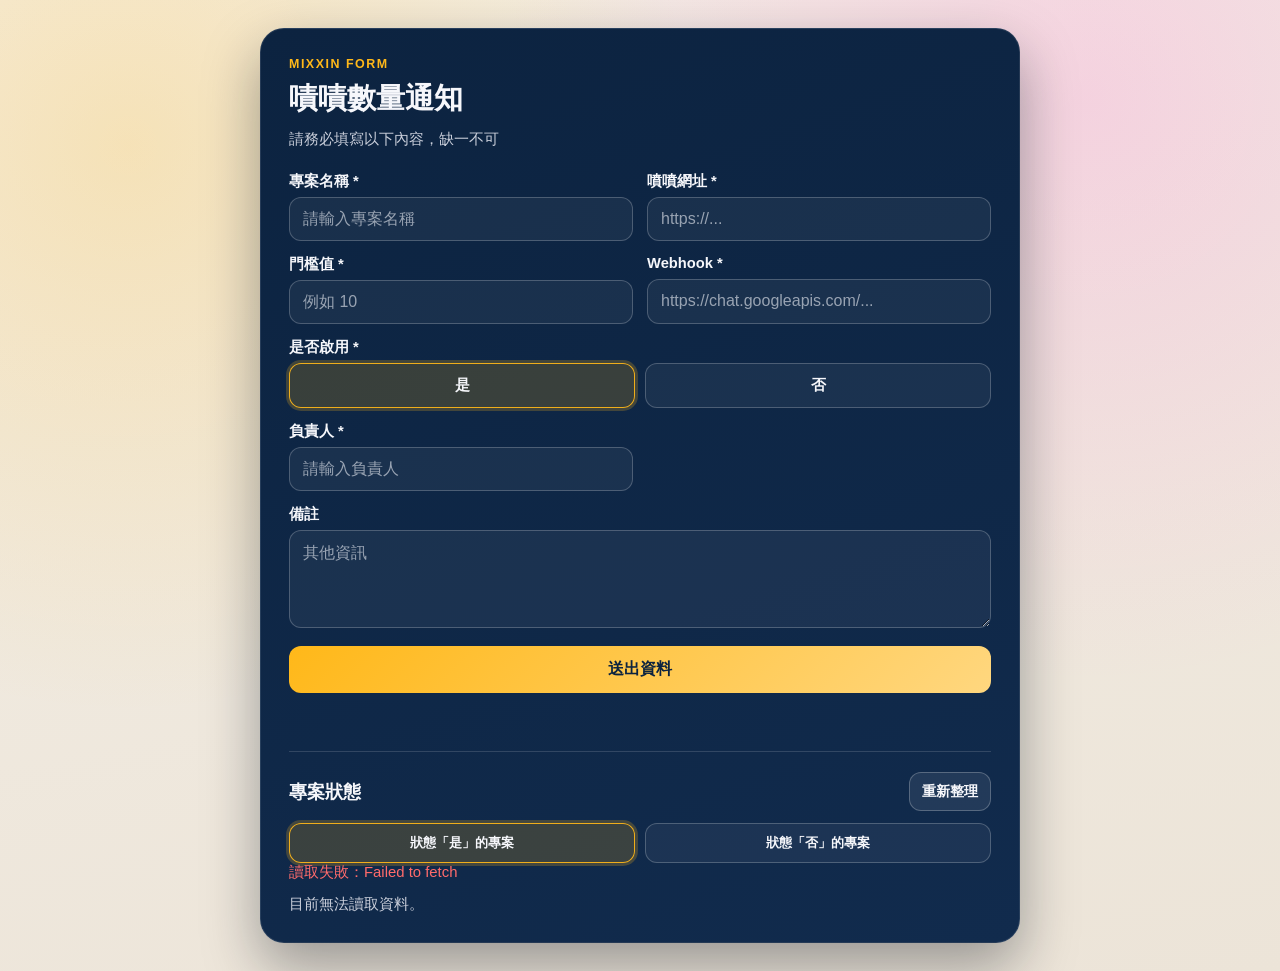
==== index.html @ 7a5a9537 "Add Google Sheet web form and GitHub Pages deployment workflow" ====
<!doctype html>
<html lang="zh-Hant">
  <head>
    <meta charset="utf-8" />
    <meta name="viewport" content="width=device-width, initial-scale=1" />
    <title>資料填寫表單</title>
    <link rel="stylesheet" href="styles.css" />
  </head>
  <body>
    <main class="page">
      <section class="card" aria-label="Google Sheet 表單">
        <header class="hero">
          <p class="eyebrow">MIXXIN FORM</p>
          <h1>嘖嘖數量通知</h1>
          <p class="subtitle">請務必填寫以下內容，缺一不可</p>
        </header>

        <form id="sheet-form" class="form" novalidate>
          <div id="fields" class="fields" aria-live="polite"></div>

          <div class="actions">
            <button id="submit-btn" class="btn" type="submit">送出資料</button>
            <p id="status" class="status" role="status" aria-live="polite"></p>
          </div>
        </form>

        <section class="enabled-section" aria-label="專案狀態">
          <div class="enabled-head">
            <h2>專案狀態</h2>
            <button id="refresh-enabled-btn" class="btn btn-ghost" type="button">重新整理</button>
          </div>
          <div class="status-switch" role="group" aria-label="專案狀態篩選">
            <button class="status-tab is-active js-status-tab" type="button" data-status="enabled">狀態「是」的專案</button>
            <button class="status-tab js-status-tab" type="button" data-status="disabled">狀態「否」的專案</button>
          </div>
          <p id="enabled-status" class="status" role="status" aria-live="polite"></p>
          <div id="enabled-list" class="enabled-list"></div>
        </section>
      </section>
    </main>

    <script src="app.js"></script>
  </body>
</html>
---- styles.css ----
:root {
  --bg-1: #f4efe6;
  --bg-2: #ece4d8;
  --surface: #0c2340;
  --surface-2: #112b4d;
  --ink: #f6f7fb;
  --muted: #c9ceda;
  --primary: #ffb819;
  --accent: #ff48cc;
  --ok: #3ecf8e;
  --err: #ff6b6b;
  --font: "Rubik", "Noto Sans TC", "PingFang TC", "Microsoft JhengHei", sans-serif;
}

* {
  box-sizing: border-box;
}

body {
  margin: 0;
  min-height: 100vh;
  font-family: var(--font);
  background:
    radial-gradient(circle at 10% 15%, rgba(255, 184, 25, 0.22), transparent 40%),
    radial-gradient(circle at 85% 10%, rgba(255, 72, 204, 0.16), transparent 42%),
    linear-gradient(170deg, var(--bg-1), var(--bg-2));
  color: #1f2530;
}

.page {
  min-height: 100vh;
  display: grid;
  place-items: center;
  padding: 28px 16px;
}

.card {
  width: min(760px, 100%);
  background: linear-gradient(160deg, var(--surface), var(--surface-2));
  color: var(--ink);
  border-radius: 24px;
  padding: 28px;
  box-shadow: 0 24px 56px rgba(6, 14, 24, 0.36);
  border: 1px solid rgba(255, 255, 255, 0.1);
  animation: reveal 0.5s ease-out;
}

.hero h1 {
  margin: 0;
  font-size: clamp(1.5rem, 2.3vw, 2rem);
}

.eyebrow {
  margin: 0 0 8px;
  color: var(--primary);
  letter-spacing: 0.12em;
  font-size: 0.78rem;
  font-weight: 700;
}

.subtitle {
  margin: 10px 0 0;
  color: var(--muted);
  font-size: 0.95rem;
}

.form {
  margin-top: 22px;
}

.fields {
  display: grid;
  gap: 14px;
  grid-template-columns: repeat(2, minmax(0, 1fr));
}

.field {
  display: grid;
  gap: 6px;
}

.field:nth-child(5),
.field:has(textarea) {
  grid-column: 1 / -1;
}

label {
  font-weight: 600;
  font-size: 0.92rem;
}

input,
textarea {
  width: 100%;
  border: 1px solid rgba(255, 255, 255, 0.22);
  border-radius: 12px;
  padding: 12px 13px;
  font-size: 1rem;
  font-family: var(--font);
  color: var(--ink);
  background: rgba(255, 255, 255, 0.05);
  outline: none;
  transition: border-color 0.2s ease, box-shadow 0.2s ease;
}

input::placeholder,
textarea::placeholder {
  color: rgba(245, 247, 251, 0.58);
}

input:focus,
textarea:focus {
  border-color: var(--primary);
  box-shadow: 0 0 0 3px rgba(255, 184, 25, 0.22);
}

.toggle-group {
  display: grid;
  grid-template-columns: repeat(2, minmax(0, 1fr));
  gap: 10px;
}

.toggle-item {
  position: relative;
  display: block;
  cursor: pointer;
}

.toggle-item input {
  position: absolute;
  opacity: 0;
  pointer-events: none;
}

.toggle-item span {
  display: block;
  text-align: center;
  padding: 12px 10px;
  border-radius: 12px;
  border: 1px solid rgba(255, 255, 255, 0.22);
  background: rgba(255, 255, 255, 0.05);
  color: var(--ink);
  font-weight: 700;
  transition: border-color 0.2s ease, box-shadow 0.2s ease, background 0.2s ease;
}

.toggle-item input:checked + span {
  border-color: rgba(255, 184, 25, 0.92);
  background: rgba(255, 184, 25, 0.18);
  box-shadow: 0 0 0 3px rgba(255, 184, 25, 0.22);
}

.actions {
  margin-top: 18px;
  display: grid;
  gap: 10px;
}

.btn {
  border: none;
  border-radius: 12px;
  padding: 13px 16px;
  font-size: 1rem;
  font-weight: 700;
  font-family: var(--font);
  background: linear-gradient(135deg, var(--primary), #ffd77f);
  color: #0c2340;
  cursor: pointer;
  transition: transform 0.15s ease;
}

.btn:hover {
  transform: translateY(-1px);
}

.btn.btn-ghost {
  background: rgba(255, 255, 255, 0.08);
  border: 1px solid rgba(255, 255, 255, 0.24);
  color: var(--ink);
}

.btn.btn-small {
  padding: 9px 12px;
  font-size: 0.88rem;
}

.btn.btn-danger {
  background: linear-gradient(135deg, #ff7f7f, #ff5454);
  color: #2f0808;
  min-width: 88px;
}

.btn.btn-success {
  background: linear-gradient(135deg, #84e6b8, #3ecf8e);
  color: #073420;
  min-width: 88px;
}

.btn:disabled {
  opacity: 0.6;
  cursor: not-allowed;
  transform: none;
}

.status {
  min-height: 22px;
  margin: 0;
  font-size: 0.93rem;
  color: var(--muted);
}

.status.success {
  color: var(--ok);
}

.status.error {
  color: var(--err);
}

.status.pending {
  color: var(--primary);
}

.enabled-section {
  margin-top: 26px;
  border-top: 1px solid rgba(255, 255, 255, 0.14);
  padding-top: 20px;
}

.enabled-head {
  display: flex;
  justify-content: space-between;
  align-items: center;
  gap: 10px;
}

.enabled-head h2 {
  margin: 0;
  font-size: 1.15rem;
}

.enabled-head .btn {
  padding: 9px 12px;
  font-size: 0.9rem;
}

.enabled-list {
  margin-top: 10px;
  display: grid;
  gap: 10px;
}

.status-switch {
  margin-top: 12px;
  display: grid;
  grid-template-columns: repeat(2, minmax(0, 1fr));
  gap: 10px;
}

.status-tab {
  border: 1px solid rgba(255, 255, 255, 0.22);
  border-radius: 12px;
  padding: 10px 12px;
  background: rgba(255, 255, 255, 0.05);
  color: var(--ink);
  font-weight: 700;
  font-family: var(--font);
  cursor: pointer;
}

.status-tab.is-active {
  border-color: rgba(255, 184, 25, 0.92);
  background: rgba(255, 184, 25, 0.18);
  box-shadow: 0 0 0 3px rgba(255, 184, 25, 0.22);
}

.project-item {
  border: 1px solid rgba(255, 255, 255, 0.16);
  border-radius: 14px;
  padding: 12px;
  display: flex;
  justify-content: space-between;
  align-items: flex-start;
  gap: 12px;
  background: rgba(255, 255, 255, 0.04);
}

.project-main h3 {
  margin: 0;
  font-size: 1rem;
}

.project-main p {
  margin: 5px 0 0;
  color: var(--muted);
  font-size: 0.92rem;
}

.threshold-editor {
  margin-top: 8px;
  display: grid;
  gap: 6px;
}

.threshold-editor label {
  color: var(--muted);
  font-size: 0.86rem;
}

.threshold-controls {
  display: flex;
  gap: 8px;
  align-items: center;
}

.threshold-input {
  max-width: 140px;
}

.project-main a {
  display: inline-block;
  margin-top: 6px;
  color: #8fd3ff;
  font-size: 0.9rem;
  word-break: break-all;
}

.project-main .note {
  margin-top: 7px;
  color: #e2e7f2;
}

.empty {
  margin: 0;
  color: var(--muted);
  font-size: 0.92rem;
}

@keyframes reveal {
  from {
    opacity: 0;
    transform: translateY(12px);
  }
  to {
    opacity: 1;
    transform: translateY(0);
  }
}

@media (max-width: 640px) {
  .card {
    padding: 20px;
    border-radius: 18px;
  }

  .fields {
    grid-template-columns: 1fr;
  }

  .field,
  .field:nth-child(5) {
    grid-column: auto;
  }

  .enabled-head {
    align-items: stretch;
    flex-direction: column;
  }

  .project-item {
    flex-direction: column;
  }

  .project-item .btn {
    width: 100%;
  }

  .status-switch {
    grid-template-columns: 1fr;
  }

  .threshold-controls {
    flex-direction: column;
    align-items: stretch;
  }

  .threshold-input {
    max-width: none;
  }
}
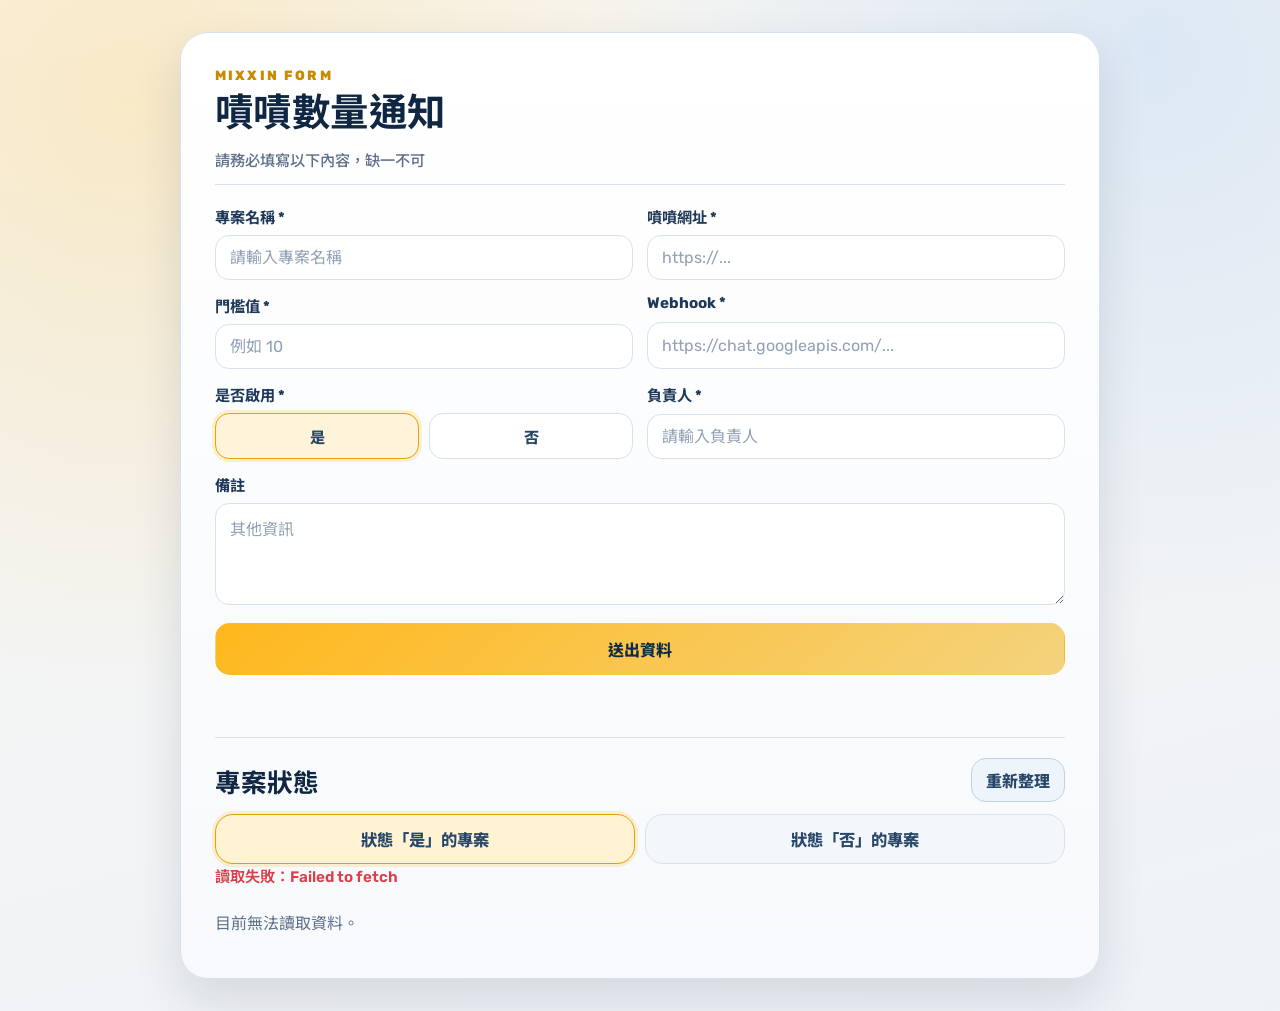
==== commit a4e0635b: "Add root redirect to web and refine typography sizes" ====
--- a/index.html
+++ b/index.html
@@ -3,42 +3,13 @@
   <head>
     <meta charset="utf-8" />
     <meta name="viewport" content="width=device-width, initial-scale=1" />
-    <title>資料填寫表單</title>
-    <link rel="stylesheet" href="styles.css" />
+    <title>Redirecting...</title>
+    <meta http-equiv="refresh" content="0; url=./web/" />
+    <script>
+      window.location.replace("./web/");
+    </script>
   </head>
   <body>
-    <main class="page">
-      <section class="card" aria-label="Google Sheet 表單">
-        <header class="hero">
-          <p class="eyebrow">MIXXIN FORM</p>
-          <h1>嘖嘖數量通知</h1>
-          <p class="subtitle">請務必填寫以下內容，缺一不可</p>
-        </header>
-
-        <form id="sheet-form" class="form" novalidate>
-          <div id="fields" class="fields" aria-live="polite"></div>
-
-          <div class="actions">
-            <button id="submit-btn" class="btn" type="submit">送出資料</button>
-            <p id="status" class="status" role="status" aria-live="polite"></p>
-          </div>
-        </form>
-
-        <section class="enabled-section" aria-label="專案狀態">
-          <div class="enabled-head">
-            <h2>專案狀態</h2>
-            <button id="refresh-enabled-btn" class="btn btn-ghost" type="button">重新整理</button>
-          </div>
-          <div class="status-switch" role="group" aria-label="專案狀態篩選">
-            <button class="status-tab is-active js-status-tab" type="button" data-status="enabled">狀態「是」的專案</button>
-            <button class="status-tab js-status-tab" type="button" data-status="disabled">狀態「否」的專案</button>
-          </div>
-          <p id="enabled-status" class="status" role="status" aria-live="polite"></p>
-          <div id="enabled-list" class="enabled-list"></div>
-        </section>
-      </section>
-    </main>
-
-    <script src="app.js"></script>
+    <p>正在導向到網站頁面... <a href="./web/">點這裡前往</a></p>
   </body>
 </html>
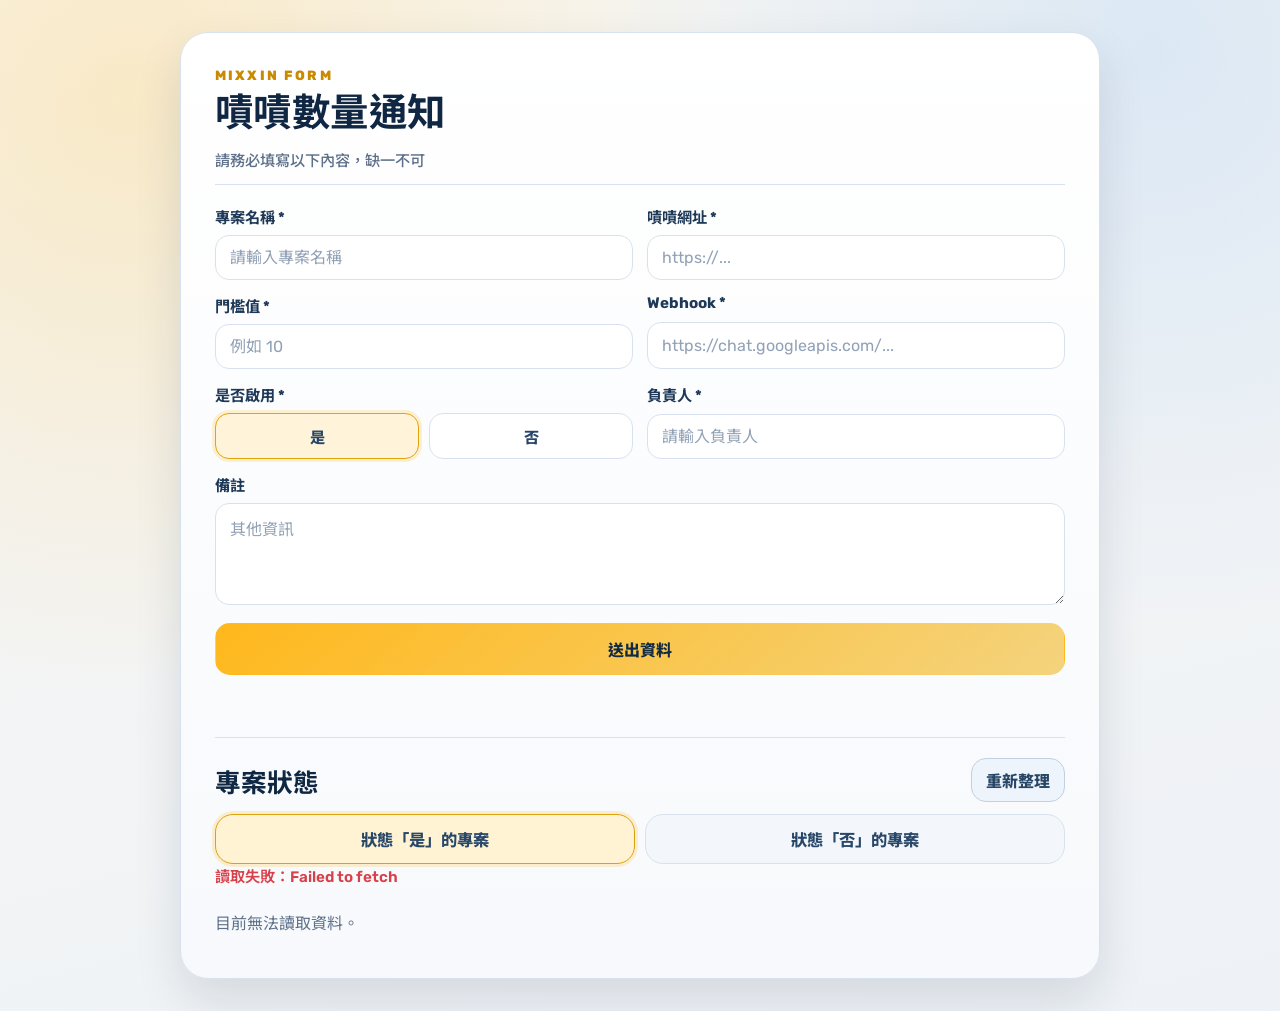
==== commit 08f315d0: "Update link preview title and description" ====
--- a/index.html
+++ b/index.html
@@ -3,7 +3,12 @@
   <head>
     <meta charset="utf-8" />
     <meta name="viewport" content="width=device-width, initial-scale=1" />
-    <title>Redirecting...</title>
+    <title>嘖嘖數量通知填寫處</title>
+    <meta name="description" content="MIXXIN 專用" />
+    <meta property="og:title" content="嘖嘖數量通知填寫處" />
+    <meta property="og:description" content="MIXXIN 專用" />
+    <meta property="twitter:title" content="嘖嘖數量通知填寫處" />
+    <meta property="twitter:description" content="MIXXIN 專用" />
     <meta http-equiv="refresh" content="0; url=./web/" />
     <script>
       window.location.replace("./web/");
